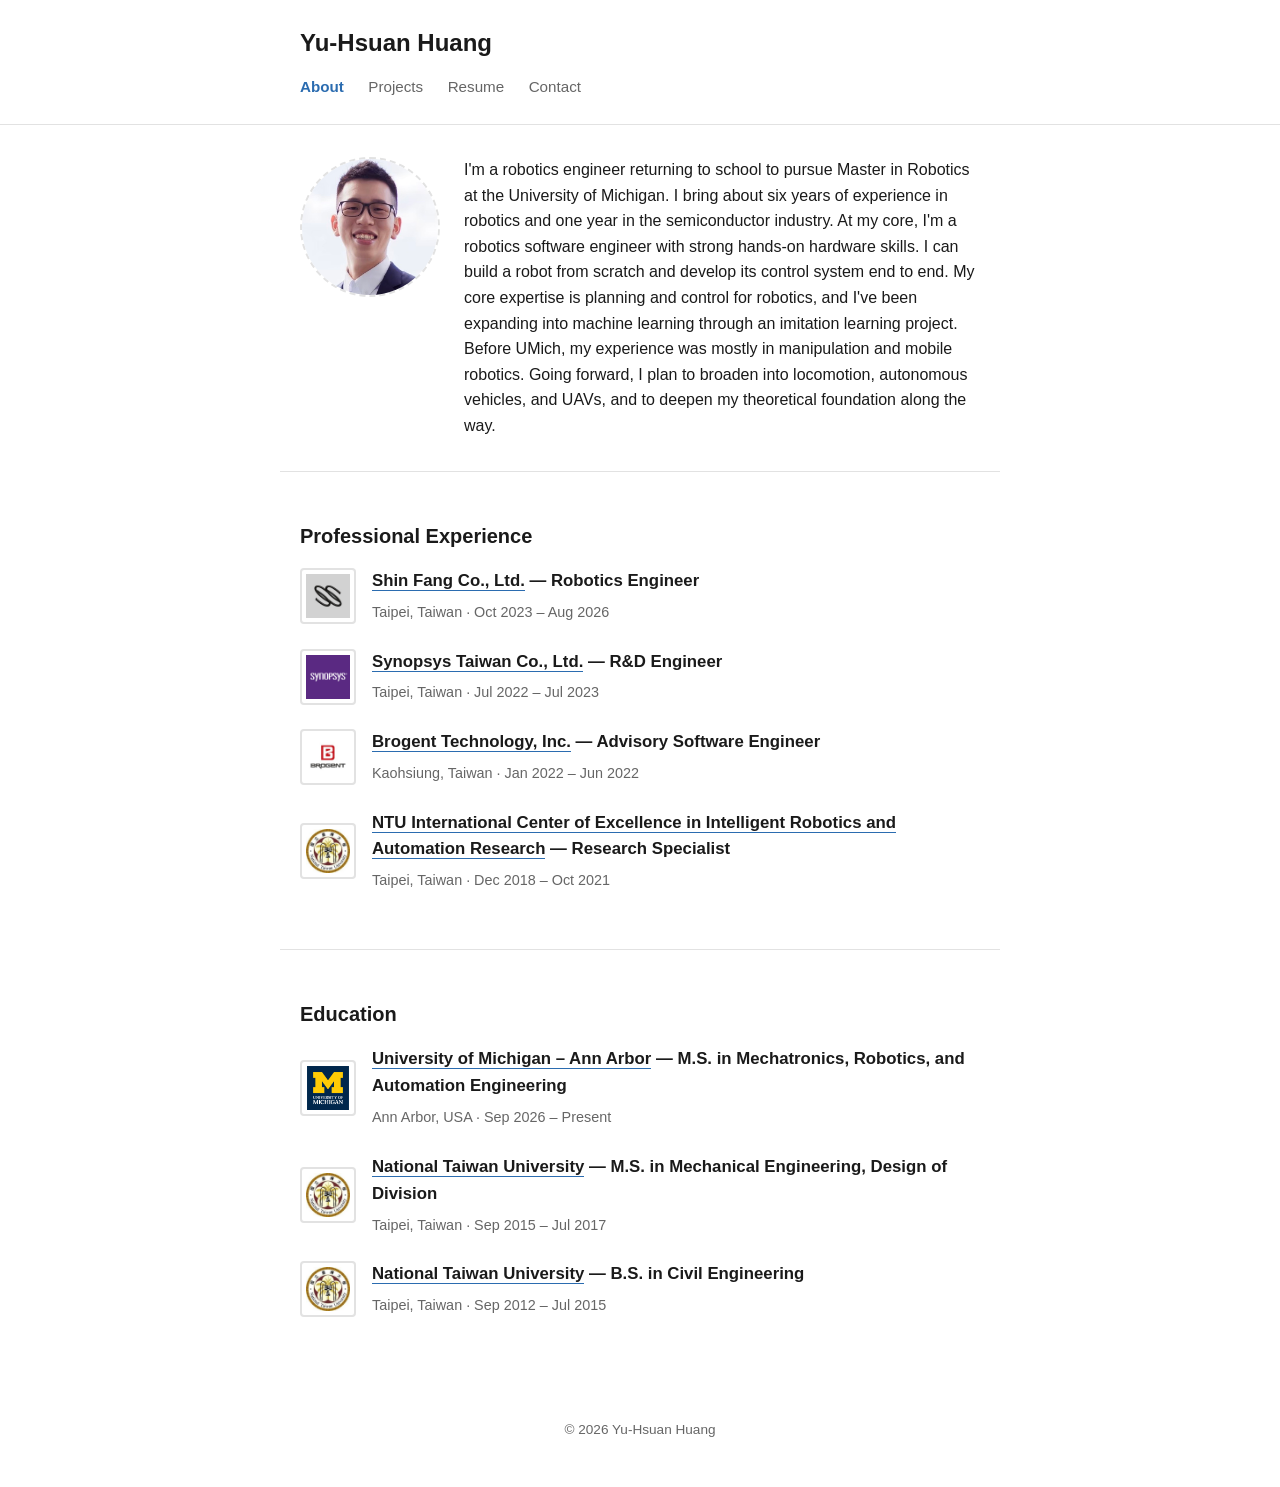
==== index.html @ 37839b9a "Initial commit" ====
<!DOCTYPE html>
<html lang="en">
<head>
<meta charset="UTF-8">
<meta name="viewport" content="width=device-width, initial-scale=1.0">
<title>Yu-Hsuan Huang</title>
<link rel="stylesheet" href="style.css">
</head>
<body>

<header>
  <div class="container">
    <h1>Yu-Hsuan Huang</h1>
    <nav>
      <a href="index.html" class="active">About</a>
      <a href="projects.html">Projects</a>
      <a href="resume.html">Resume</a>
      <a href="contact.html">Contact</a>
    </nav>
  </div>
</header>

<section class="container">
  <div class="about-layout">
    <img class="photo-placeholder" src="assets/yu-hsuan.jpg" alt="Yu-Hsuan Photo">
    <p>
      I'm a robotics engineer returning to school to pursue Master in Robotics at the University of Michigan. I bring about six years of experience in robotics and one year in the semiconductor industry.
      At my core, I'm a robotics software engineer with strong hands-on hardware skills. I can build a robot from scratch and develop its control system end to end. My core expertise is planning and control for robotics, and I've been expanding into machine learning through an imitation learning project.
      Before UMich, my experience was mostly in manipulation and mobile robotics. Going forward, I plan to broaden into locomotion, autonomous vehicles, and UAVs, and to deepen my theoretical foundation along the way.
    </p>
  </div>
</section>

<section class="container">
  <h2>Professional Experience</h2>

  <div class="entry entry-header">
    <img class="logo-placeholder" src="assets/shennongshi_logo.jpeg" alt="Shin Fang Co., Ltd.">
    <div>
      <h3><a href="https://shennongshi.ai/en/" target="_blank" rel="noopener">Shin Fang Co., Ltd.</a> — Robotics Engineer</h3>
      <span class="meta">Taipei, Taiwan · Oct 2023 – Aug 2026</span>
    </div>
  </div>

  <div class="entry entry-header">
    <img class="logo-placeholder" src="assets/synopsys_logo.jpg" alt="Synopsys">
    <div>
      <h3><a href="https://www.synopsys.com/implementation-and-signoff/physical-verification.html" target="_blank" rel="noopener">Synopsys Taiwan Co., Ltd.</a> — R&amp;D Engineer</h3>
      <span class="meta">Taipei, Taiwan · Jul 2022 – Jul 2023</span>
    </div>
  </div>

  <div class="entry entry-header">
    <img class="logo-placeholder" src="assets/brogent_logo.jpeg" alt="Brogent Technology, Inc.">
    <div>
      <h3><a href="https://www.brogent.com/en/" target="_blank" rel="noopener">Brogent Technology, Inc.</a> — Advisory Software Engineer</h3>
      <span class="meta">Kaohsiung, Taiwan · Jan 2022 – Jun 2022</span>
    </div>
  </div>

  <div class="entry entry-header">
    <img class="logo-placeholder" src="assets/ntu_logo.jpeg" alt="NTU Center of Excellence in Intelligent Robotics and Automation Research">
    <div>
      <h3><a href="https://scholar.google.com/citations?user=0dItyNQAAAAJ&hl=en" target="_blank" rel="noopener">NTU International Center of Excellence in Intelligent Robotics and Automation Research</a> — Research Specialist</h3>
      <span class="meta">Taipei, Taiwan · Dec 2018 – Oct 2021</span>
    </div>
  </div>
</section>

<section class="container">
  <h2>Education</h2>

  <div class="entry entry-header">
    <img class="logo-placeholder" src="assets/U-M_logo.png" alt="University of Michigan">
    <div>
      <h3><a href="https://robotics.umich.edu/" target="_blank" rel="noopener">University of Michigan – Ann Arbor</a> — M.S. in Mechatronics, Robotics, and Automation Engineering</h3>
      <span class="meta">Ann Arbor, USA · Sep 2026 – Present</span>
    </div>
  </div>

  <div class="entry entry-header">
    <img class="logo-placeholder" src="assets/ntu_logo.jpeg" alt="National Taiwan University">
    <div>
      <h3><a href="https://www.me.ntu.edu.tw/home.jsp?lang=en" target="_blank" rel="noopener">National Taiwan University</a> — M.S. in Mechanical Engineering, Design of Division</h3>
      <span class="meta">Taipei, Taiwan · Sep 2015 – Jul 2017</span>
    </div>
  </div>

  <div class="entry entry-header">
    <img class="logo-placeholder" src="assets/ntu_logo.jpeg" alt="National Taiwan University">
    <div>
      <h3><a href="https://www.ce.ntu.edu.tw/en/home/" target="_blank" rel="noopener">National Taiwan University</a> — B.S. in Civil Engineering</h3>
      <span class="meta">Taipei, Taiwan · Sep 2012 – Jul 2015</span>
    </div>
  </div>
</section>

<footer class="container">
  <p>&copy; 2026 Yu-Hsuan Huang</p>
</footer>

</body>
</html>
---- style.css ----
:root {
  --text: #1a1a1a;
  --muted: #666;
  --accent: #2b6cb0;
  --border: #e2e2e2;
  --bg: #ffffff;
}

* { box-sizing: border-box; }

body {
  margin: 0;
  font-family: -apple-system, BlinkMacSystemFont, "Segoe UI", Roboto, Helvetica, Arial, sans-serif;
  color: var(--text);
  background: var(--bg);
  line-height: 1.6;
}

.container {
  max-width: 720px;
  margin: 0 auto;
  padding: 2rem 1.25rem;
}

header {
  border-bottom: 1px solid var(--border);
}

header .container {
  padding: 1.5rem 1.25rem;
}

header h1 {
  margin: 0 0 0.75rem 0;
  font-size: 1.5rem;
}

nav a {
  margin-right: 1.25rem;
  color: var(--muted);
  text-decoration: none;
  font-size: 0.95rem;
}

nav a:hover {
  color: var(--accent);
}

nav a.active {
  color: var(--accent);
  font-weight: 600;
}

section {
  border-bottom: 1px solid var(--border);
}

section:last-of-type {
  border-bottom: none;
}

h2 {
  font-size: 1.25rem;
  margin-bottom: 1rem;
}

.entry {
  margin-bottom: 1.5rem;
}

.entry h3 {
  margin: 0 0 0.25rem 0;
  font-size: 1.05rem;
}

.entry h3 a {
  color: var(--text);
  text-decoration: none;
  border-bottom: 1px solid var(--accent);
}

.entry h3 a:hover {
  color: var(--accent);
}

.about-layout {
  display: flex;
  align-items: flex-start;
  gap: 1.5rem;
}

.about-layout p {
  margin: 0;
  flex: 1;
}

.photo-placeholder {
  flex-shrink: 0;
  width: 140px;
  height: 140px;
  display: flex;
  align-items: center;
  justify-content: center;
  border: 2px dashed var(--border);
  border-radius: 50%;
  color: var(--muted);
  font-size: 0.9rem;
  object-fit: cover;
}

.entry-header {
  display: flex;
  align-items: center;
  gap: 1rem;
}

.logo-placeholder {
  flex-shrink: 0;
  width: 56px;
  height: 56px;
  display: flex;
  align-items: center;
  justify-content: center;
  border: 2px dashed var(--border);
  border-radius: 4px;
  color: var(--muted);
  font-size: 0.75rem;
}

img.logo-placeholder {
  border-style: solid;
  object-fit: contain;
  padding: 4px;
}

@media (max-width: 480px) {
  .about-layout {
    flex-direction: column;
  }
}

.meta {
  color: var(--muted);
  font-size: 0.9rem;
}

.entry ul {
  margin: 0.5rem 0 0 0;
  padding-left: 1.25rem;
}

.placeholder {
  color: var(--muted);
  font-style: italic;
}

.media-placeholder {
  display: flex;
  align-items: center;
  justify-content: center;
  height: 200px;
  margin: 0.5rem 0;
  border: 2px dashed var(--border);
  border-radius: 4px;
  color: var(--muted);
  font-size: 0.9rem;
}

img.media-placeholder,
iframe.media-placeholder {
  width: 100%;
  border: none;
  object-fit: cover;
}

.resume-embed {
  width: 100%;
  height: 85vh;
  border: 1px solid var(--border);
  border-radius: 4px;
}

.button {
  display: inline-block;
  padding: 0.6rem 1.1rem;
  background: var(--accent);
  color: #fff;
  text-decoration: none;
  border-radius: 4px;
}

.contact-list {
  list-style: none;
  padding: 0;
}

.contact-list li {
  margin-bottom: 0.5rem;
}

footer {
  text-align: center;
  color: var(--muted);
  font-size: 0.85rem;
}

@media (max-width: 480px) {
  nav a {
    margin-right: 0.75rem;
    font-size: 0.85rem;
  }
}
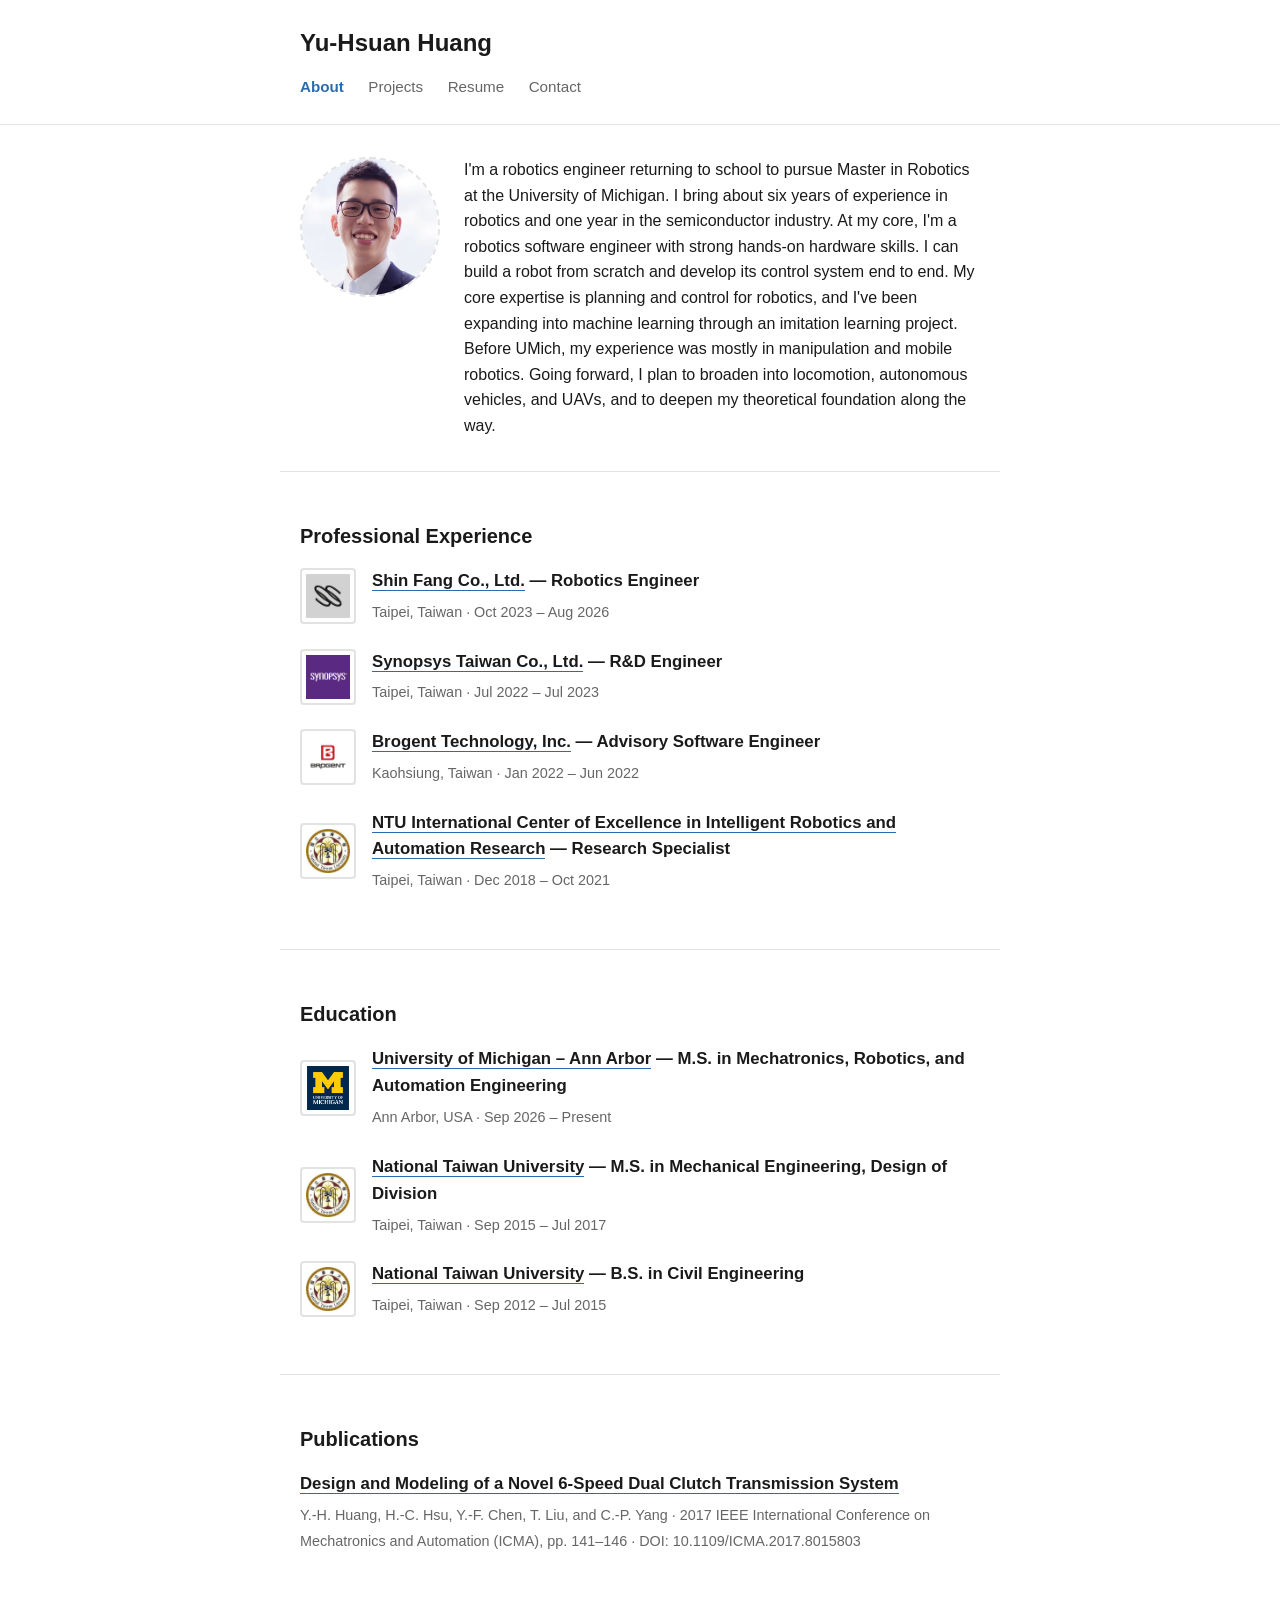
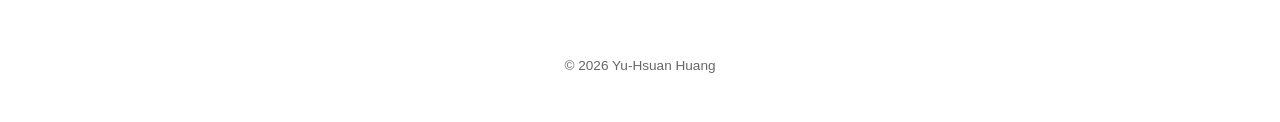
==== commit 9f423ba3: "Add Publications section to About page List the ICMA 2017 dual clutch transmission paper with full c" ====
--- a/index.html
+++ b/index.html
@@ -95,6 +95,15 @@
   </div>
 </section>
 
+<section class="container">
+  <h2>Publications</h2>
+
+  <div class="entry">
+    <h3><a href="https://ieeexplore.ieee.org/document/8015803" target="_blank" rel="noopener">Design and Modeling of a Novel 6-Speed Dual Clutch Transmission System</a></h3>
+    <span class="meta">Y.-H. Huang, H.-C. Hsu, Y.-F. Chen, T. Liu, and C.-P. Yang · 2017 IEEE International Conference on Mechatronics and Automation (ICMA), pp. 141–146 · DOI: 10.1109/ICMA.2017.8015803</span>
+  </div>
+</section>
+
 <footer class="container">
   <p>&copy; 2026 Yu-Hsuan Huang</p>
 </footer>
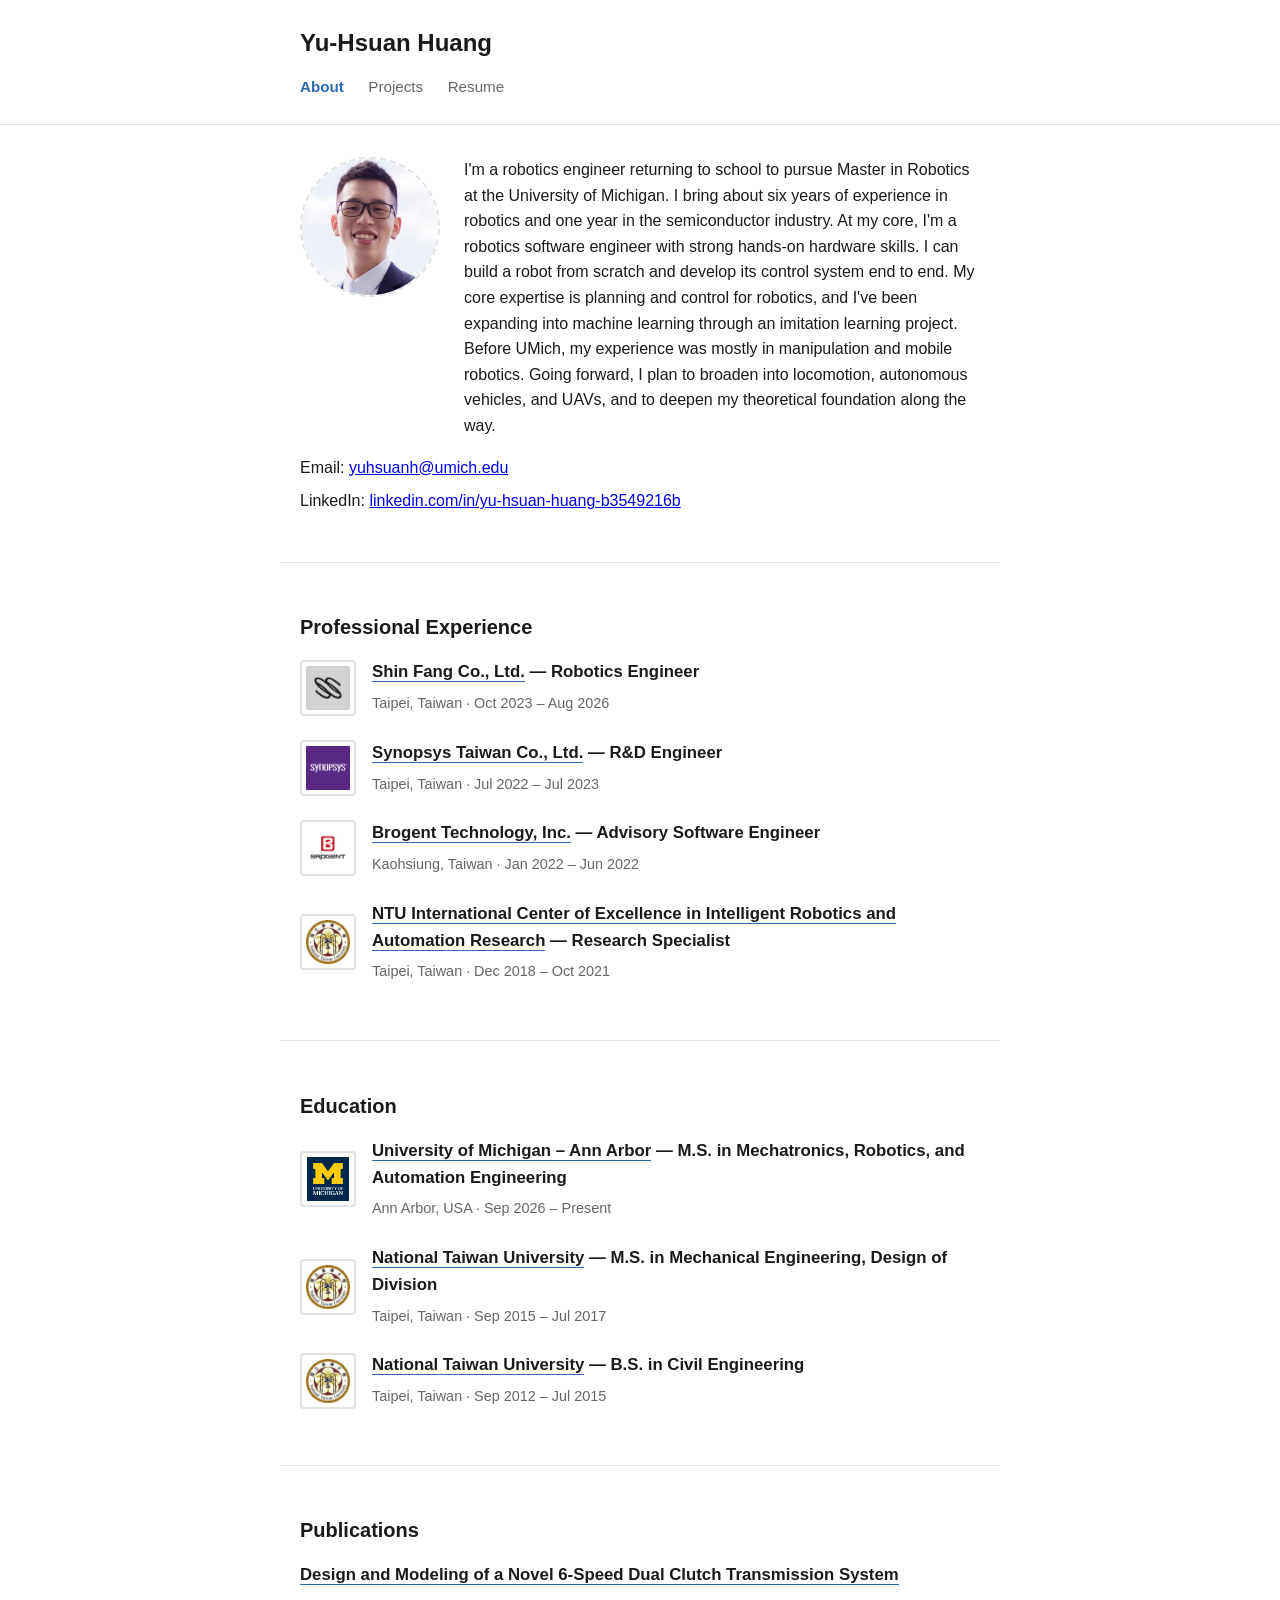
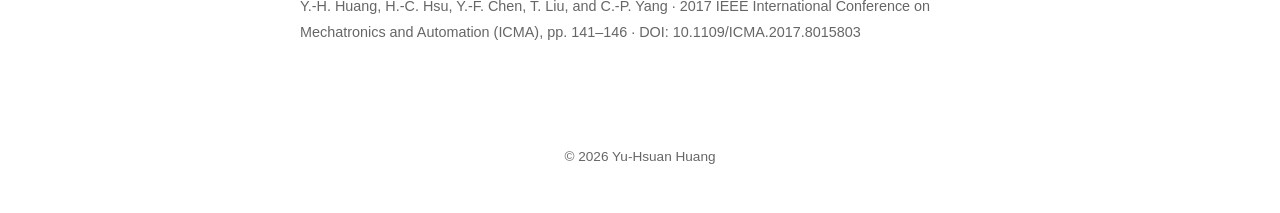
==== commit d6f3d11b: "Fold Contact page into About; remove standalone Contact page Email and LinkedIn now live under the A" ====
--- a/index.html
+++ b/index.html
@@ -15,7 +15,6 @@
       <a href="index.html" class="active">About</a>
       <a href="projects.html">Projects</a>
       <a href="resume.html">Resume</a>
-      <a href="contact.html">Contact</a>
     </nav>
   </div>
 </header>
@@ -29,6 +28,10 @@
       Before UMich, my experience was mostly in manipulation and mobile robotics. Going forward, I plan to broaden into locomotion, autonomous vehicles, and UAVs, and to deepen my theoretical foundation along the way.
     </p>
   </div>
+  <ul class="contact-list">
+    <li>Email: <a href="mailto:yuhsuanh@umich.edu">yuhsuanh@umich.edu</a></li>
+    <li>LinkedIn: <a href="https://linkedin.com/in/yu-hsuan-huang-b3549216b" target="_blank" rel="noopener">linkedin.com/in/yu-hsuan-huang-b3549216b</a></li>
+  </ul>
 </section>
 
 <section class="container">
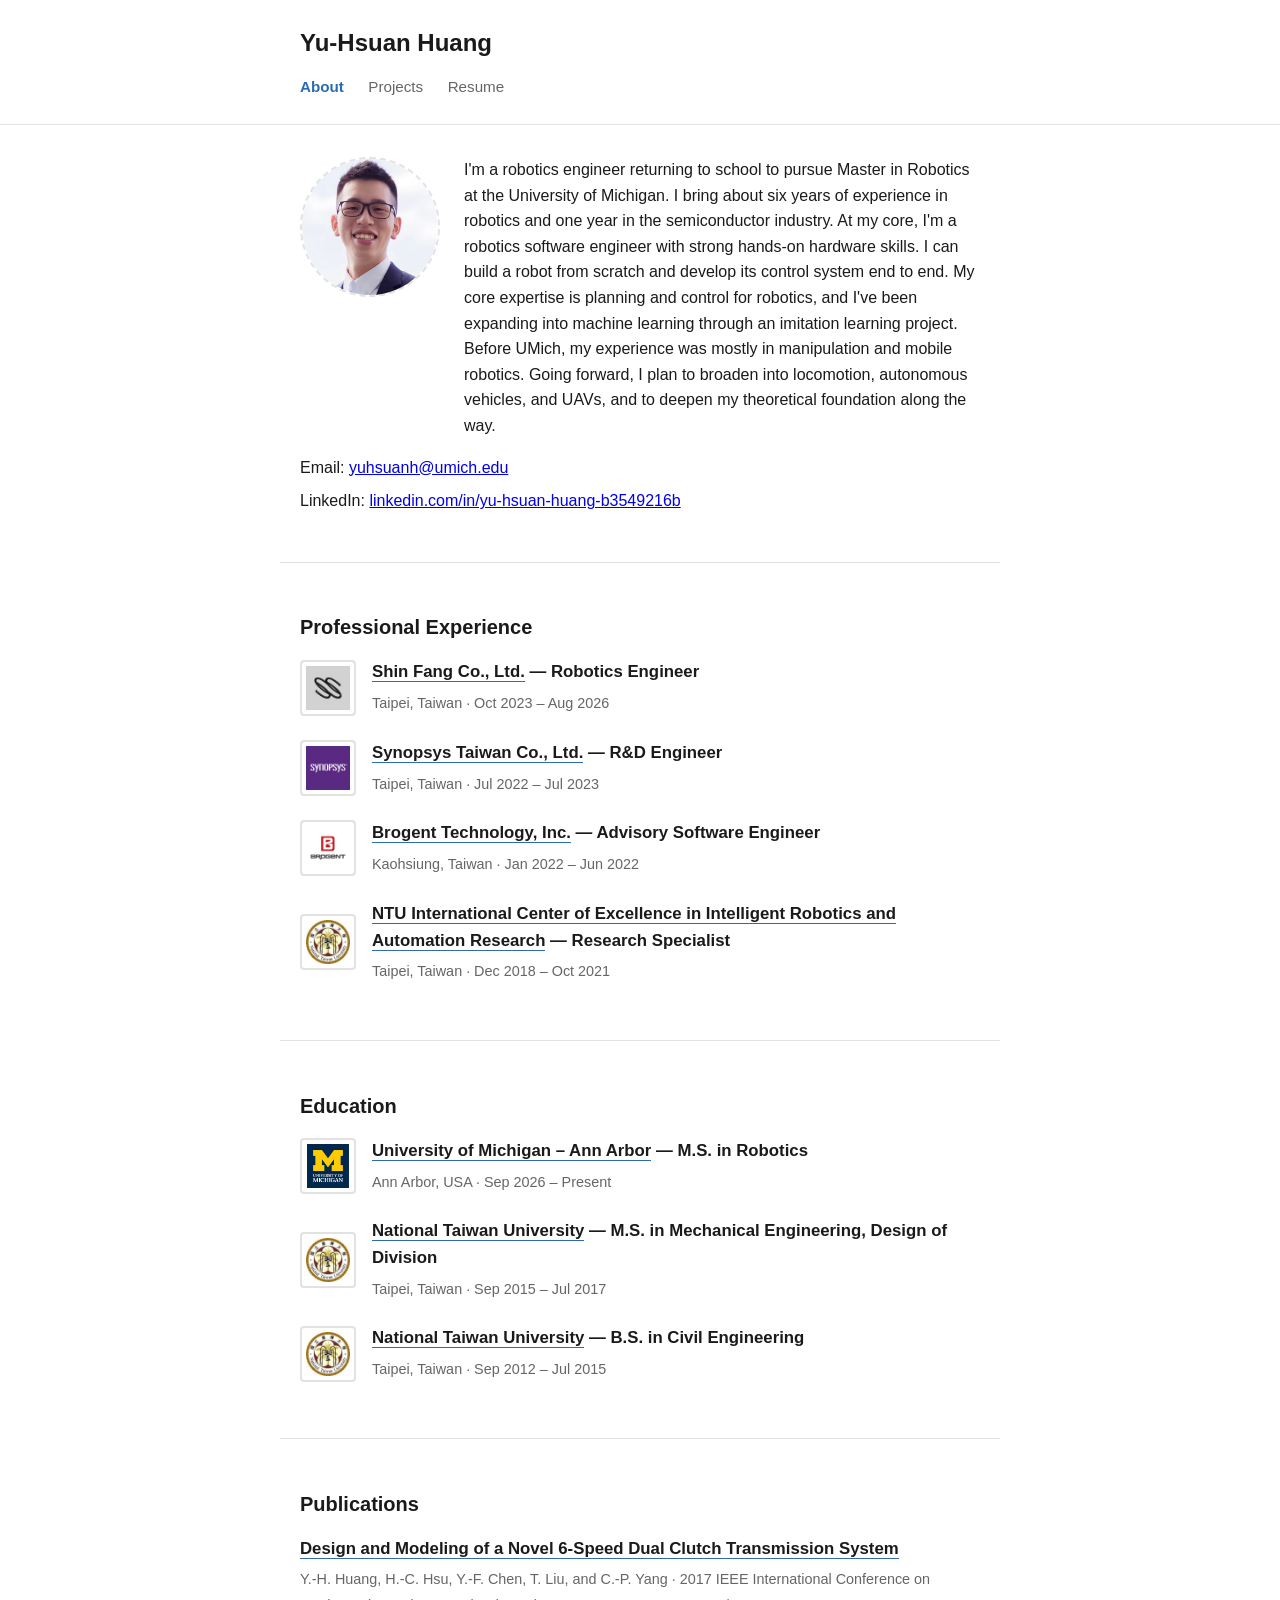
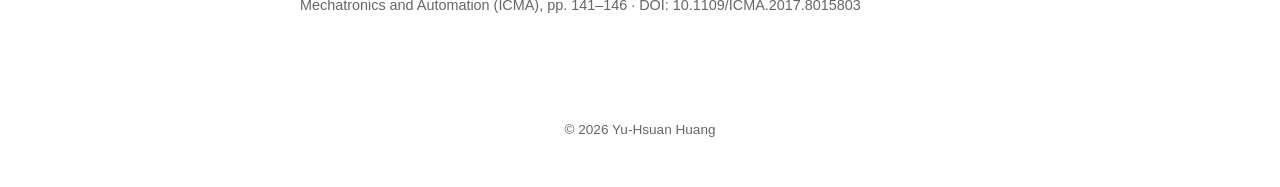
==== commit d43bebf4: "Make GitHub project links clickable; simplify UMich degree to M.S. in Robotics Co-Authored-By: Claud" ====
--- a/index.html
+++ b/index.html
@@ -76,7 +76,7 @@
   <div class="entry entry-header">
     <img class="logo-placeholder" src="assets/U-M_logo.png" alt="University of Michigan">
     <div>
-      <h3><a href="https://robotics.umich.edu/" target="_blank" rel="noopener">University of Michigan – Ann Arbor</a> — M.S. in Mechatronics, Robotics, and Automation Engineering</h3>
+      <h3><a href="https://robotics.umich.edu/" target="_blank" rel="noopener">University of Michigan – Ann Arbor</a> — M.S. in Robotics</h3>
       <span class="meta">Ann Arbor, USA · Sep 2026 – Present</span>
     </div>
   </div>
--- a/style.css
+++ b/style.css
@@ -51,6 +51,12 @@
   font-weight: 600;
 }
 
+.subnav {
+  display: flex;
+  flex-direction: column;
+  gap: 0.5rem;
+}
+
 section {
   border-bottom: 1px solid var(--border);
 }
